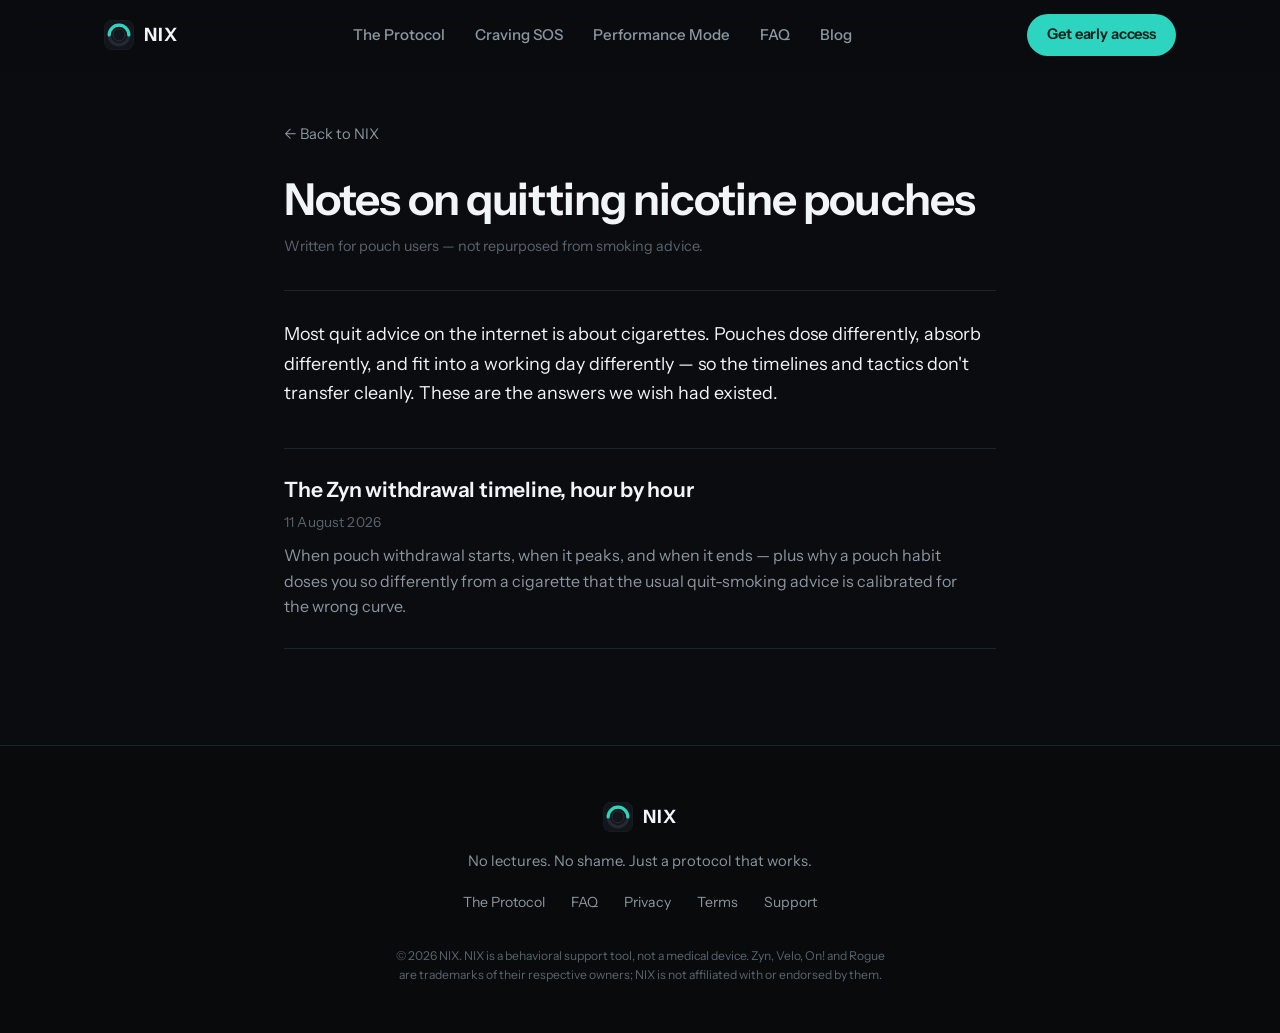
==== blog/index.html @ ee92d1b0 "Publish the first post: the Zyn withdrawal timeline The worked example the SEO agent copies. Structu" ====
<!DOCTYPE html>
<html lang="en">
<head>
  <meta charset="UTF-8" />
  <meta name="viewport" content="width=device-width, initial-scale=1.0" />
  <title>Notes on quitting nicotine pouches — NIX</title>
  <meta name="description" content="Straight answers about quitting nicotine pouches: withdrawal timelines, focus and performance, tapering, and what actually happens week by week. Written for pouch users, not repurposed from smoking advice." />
  <meta name="robots" content="index, follow" />
  <link rel="icon" href="data:image/svg+xml,%3Csvg xmlns='http://www.w3.org/2000/svg' viewBox='0 0 32 32'%3E%3Crect width='32' height='32' rx='8' fill='%230A0C0F'/%3E%3Ccircle cx='16' cy='16' r='10.5' fill='none' stroke='%23242A32' stroke-width='3.4'/%3E%3Cpath d='M5.5 16a10.5 10.5 0 0 1 21 0' fill='none' stroke='%232DD4BF' stroke-width='3.4' stroke-linecap='round'/%3E%3Ccircle cx='16' cy='16' r='6.4' fill='%2312161B'/%3E%3C/svg%3E" />
  <link rel="preconnect" href="https://fonts.googleapis.com" />
  <link rel="preconnect" href="https://fonts.gstatic.com" crossorigin />
  <link href="https://fonts.googleapis.com/css2?family=Instrument+Sans:ital,wght@0,400..700;1,400..700&display=swap" rel="stylesheet" />
  <link rel="stylesheet" href="../styles.css?v=6" />
  <link rel="stylesheet" href="../legal.css?v=1" />
  <link rel="stylesheet" href="../blog.css?v=1" />
  <link rel="canonical" href="https://nixthepouch.com/blog/" />
  <meta property="og:url" content="https://nixthepouch.com/blog/" />
  <meta property="og:title" content="Notes on quitting nicotine pouches — NIX" />
  <meta property="og:description" content="Straight answers about quitting nicotine pouches. No lectures. No shame." />
  <meta property="og:type" content="website" />
  <meta name="twitter:card" content="summary_large_image" />
  <script type="application/ld+json">
  {
    "@context": "https://schema.org",
    "@type": "Blog",
    "@id": "https://nixthepouch.com/blog/#blog",
    "url": "https://nixthepouch.com/blog/",
    "name": "Notes on quitting nicotine pouches",
    "description": "Straight answers about quitting nicotine pouches: withdrawal timelines, focus and performance, tapering, and what actually happens week by week.",
    "inLanguage": "en-US",
    "publisher": { "@id": "https://nixthepouch.com/#organization" }
  }
  </script>
</head>
<body>

  <header class="nav" id="nav">
    <div class="nav-inner">
      <a href="../index.html" class="wordmark" aria-label="NIX home">
        <svg class="mark" viewBox="0 0 32 32" aria-hidden="true">
          <rect width="32" height="32" rx="8" fill="var(--surface)"/>
          <circle cx="16" cy="16" r="10.5" fill="none" stroke="#242a32" stroke-width="3.4"/>
          <path d="M5.5 16a10.5 10.5 0 0 1 21 0" fill="none" stroke="var(--mint)"
                stroke-width="3.4" stroke-linecap="round"/>
          <circle cx="16" cy="16" r="6.4" fill="#12161b" stroke="#2b323a" stroke-width="1"/>
        </svg>
        <span>NIX</span>
      </a>
      <nav class="nav-links" aria-label="Primary">
        <a href="../index.html#protocol">The Protocol</a>
        <a href="../index.html#sos">Craving SOS</a>
        <a href="../index.html#performance">Performance Mode</a>
        <a href="../index.html#faq">FAQ</a>
        <a href="./">Blog</a>
      </nav>
      <a href="../index.html#waitlist" class="btn btn-primary btn-sm">Get early access</a>
    </div>
  </header>

  <main class="legal-main">
    <div class="container container-narrow">
      <a href="../index.html" class="legal-back">← Back to NIX</a>

      <div class="legal-header">
        <h1>Notes on quitting nicotine pouches</h1>
        <p class="legal-meta">Written for pouch users — not repurposed from smoking advice.</p>
      </div>

      <div class="legal-body">
        <p class="legal-lede">Most quit advice on the internet is about cigarettes. Pouches
        dose differently, absorb differently, and fit into a working day differently — so
        the timelines and tactics don't transfer cleanly. These are the answers we wish
        had existed.</p>
      </div>

      <!-- POSTS:START
           Replace EVERYTHING between these two markers. With one or more posts, the
           whole region becomes a single list, newest first:

             <ul class="post-list">
               <li class="post-item">
                 <h2><a href="the-slug.html">Post title</a></h2>
                 <p class="post-meta">14 August 2026</p>
                 <p class="post-excerpt">One or two sentences. What the reader gets.</p>
               </li>
             </ul>

           The .blog-empty block below is the zero-post state and is discarded as soon as
           the first post lands. Do not leave both in place. -->
      <ul class="post-list">
        <li class="post-item">
          <h2><a href="zyn-withdrawal-timeline.html">The Zyn withdrawal timeline, hour by hour</a></h2>
          <p class="post-meta">11 August 2026</p>
          <p class="post-excerpt">When pouch withdrawal starts, when it peaks, and when it
          ends — plus why a pouch habit doses you so differently from a cigarette that the
          usual quit-smoking advice is calibrated for the wrong curve.</p>
        </li>
      </ul>
      <!-- POSTS:END -->

    </div>
  </main>

  <footer class="footer">
    <div class="container footer-inner">
      <div class="wordmark wordmark-footer">
        <svg class="mark" viewBox="0 0 32 32" aria-hidden="true">
          <rect width="32" height="32" rx="8" fill="var(--surface)"/>
          <circle cx="16" cy="16" r="10.5" fill="none" stroke="#242a32" stroke-width="3.4"/>
          <path d="M5.5 16a10.5 10.5 0 0 1 21 0" fill="none" stroke="var(--mint)"
                stroke-width="3.4" stroke-linecap="round"/>
          <circle cx="16" cy="16" r="6.4" fill="#12161b" stroke="#2b323a" stroke-width="1"/>
        </svg>
        <span>NIX</span>
      </div>
      <p class="footer-tag">No lectures. No shame. Just a protocol that works.</p>
      <div class="footer-links">
        <a href="../index.html#protocol">The Protocol</a>
        <a href="../index.html#faq">FAQ</a>
        <a href="../privacy.html">Privacy</a>
        <a href="../terms.html">Terms</a>
        <a href="../support.html">Support</a>
      </div>
      <p class="footer-fine">© 2026 NIX. NIX is a behavioral support tool, not a medical device. Zyn, Velo, On! and Rogue are trademarks of their respective owners; NIX is not affiliated with or endorsed by them.</p>
    </div>
  </footer>

</body>
</html>
---- styles.css ----
/* ============================================================
   NIX — marketing site
   Brand system: bg #0A0C0F · surface #12161B · mint #2DD4BF
   amber #F5A623 · ember #F0654A · text #F2F5F7
   Font: Instrument Sans
   ============================================================ */

:root {
  --bg: #0A0C0F;
  --surface: #12161B;
  --surface-2: #171C22;
  --line: #1E242B;
  --mint: #2DD4BF;
  --mint-dim: rgba(45, 212, 191, 0.12);
  --amber: #F5A623;
  --ember: #F0654A;
  --text: #F2F5F7;
  --muted: #8B96A0;
  --muted-2: #59646F;
  --radius: 16px;
  --radius-lg: 24px;
  --font: "Instrument Sans", -apple-system, BlinkMacSystemFont, "Segoe UI", sans-serif;
}

* { margin: 0; padding: 0; box-sizing: border-box; }

html { scroll-behavior: smooth; }

body {
  background: var(--bg);
  color: var(--text);
  font-family: var(--font);
  font-size: 17px;
  line-height: 1.6;
  -webkit-font-smoothing: antialiased;
  overflow-x: hidden;
}

.container {
  max-width: 1120px;
  margin: 0 auto;
  padding: 0 24px;
}

.container-narrow { max-width: 760px; }

/* ---------- type ---------- */

h1 {
  font-size: clamp(2.5rem, 5.5vw, 4.25rem);
  line-height: 1.04;
  letter-spacing: -0.03em;
  font-weight: 640;
}

h1 em, h2 em {
  font-style: normal;
  color: var(--mint);
}

h2 {
  font-size: clamp(1.9rem, 3.6vw, 2.9rem);
  line-height: 1.08;
  letter-spacing: -0.025em;
  font-weight: 620;
  margin-bottom: 18px;
}

h3 {
  font-size: 1.25rem;
  letter-spacing: -0.01em;
  font-weight: 600;
  margin-bottom: 10px;
}

.eyebrow {
  font-size: 0.8rem;
  font-weight: 640;
  letter-spacing: 0.14em;
  text-transform: uppercase;
  color: var(--mint);
  margin-bottom: 16px;
}

.eyebrow.ember { color: var(--ember); }

.lede, .section-lede {
  color: var(--muted);
  font-size: clamp(1.05rem, 1.6vw, 1.2rem);
  line-height: 1.65;
  max-width: 56ch;
}

.section-lede { margin-bottom: 44px; }

/* ---------- buttons ---------- */

.btn {
  display: inline-flex;
  align-items: center;
  justify-content: center;
  gap: 8px;
  padding: 14px 28px;
  border-radius: 999px;
  font-weight: 620;
  font-size: 1rem;
  text-decoration: none;
  letter-spacing: -0.01em;
  transition: transform 0.18s ease, box-shadow 0.18s ease, background 0.18s ease, border-color 0.18s ease;
}

.btn-primary {
  background: var(--mint);
  color: #04211D;
  box-shadow: 0 0 0 0 rgba(45, 212, 191, 0.35);
}

.btn-primary:hover {
  transform: translateY(-1px);
  box-shadow: 0 8px 30px -6px rgba(45, 212, 191, 0.45);
}

.btn-ghost {
  color: var(--text);
  border: 1px solid var(--line);
  background: transparent;
}

.btn-ghost:hover { border-color: var(--muted-2); background: var(--surface); }

.btn-sm { padding: 9px 20px; font-size: 0.92rem; }
.btn-lg { padding: 17px 40px; font-size: 1.1rem; }

/* ---------- nav ---------- */

.nav {
  position: fixed;
  inset: 0 0 auto 0;
  z-index: 100;
  backdrop-filter: blur(16px);
  -webkit-backdrop-filter: blur(16px);
  background: rgba(10, 12, 15, 0.72);
  border-bottom: 1px solid transparent;
  transition: border-color 0.3s ease;
}

.nav.scrolled { border-bottom-color: var(--line); }

.nav-inner {
  max-width: 1120px;
  margin: 0 auto;
  padding: 14px 24px;
  display: flex;
  align-items: center;
  justify-content: space-between;
  gap: 24px;
}

.wordmark {
  display: inline-flex;
  align-items: center;
  gap: 10px;
  text-decoration: none;
  color: var(--text);
  font-weight: 680;
  font-size: 1.15rem;
  letter-spacing: 0.06em;
}

.mark { width: 30px; height: 30px; border-radius: 8px; }
.mark rect { stroke: var(--line); stroke-width: 1; }
.mark-lg { width: 56px; height: 56px; margin-bottom: 24px; }

.nav-links {
  display: flex;
  gap: 30px;
}

.nav-links a {
  color: var(--muted);
  text-decoration: none;
  font-size: 0.94rem;
  font-weight: 520;
  transition: color 0.15s ease;
}

.nav-links a:hover { color: var(--text); }

/* ---------- hero ---------- */

.hero {
  position: relative;
  padding: 168px 0 96px;
  overflow: hidden;
}

.hero-glow {
  position: absolute;
  top: -280px;
  right: -180px;
  width: 720px;
  height: 720px;
  background: radial-gradient(circle, rgba(45, 212, 191, 0.10) 0%, transparent 62%);
  pointer-events: none;
}

.hero-grid {
  display: grid;
  grid-template-columns: 1.15fr 0.85fr;
  gap: 56px;
  align-items: center;
}

.hero-actions {
  display: flex;
  gap: 14px;
  flex-wrap: wrap;
  margin-top: 34px;
}

.hero-actions.center { justify-content: center; }

.hero-note {
  margin-top: 22px;
  font-size: 0.9rem;
  color: var(--muted-2);
  letter-spacing: 0.01em;
}

.hero-copy .lede { margin-top: 22px; }

/* ---------- phone mockup ---------- */

.hero-visual { display: flex; justify-content: center; }

.phone {
  width: 300px;
  aspect-ratio: 9 / 19.5;
  border-radius: 44px;
  padding: 10px;
  background: linear-gradient(160deg, #232A32, #0E1114);
  box-shadow:
    0 40px 90px -30px rgba(0, 0, 0, 0.8),
    0 0 80px -30px rgba(45, 212, 191, 0.18);
}

.phone-screen {
  height: 100%;
  background: var(--bg);
  border: 1px solid var(--line);
  border-radius: 36px;
  padding: 20px 22px 26px;
  display: flex;
  flex-direction: column;
  align-items: center;
}

.phone-status {
  width: 100%;
  display: flex;
  justify-content: space-between;
  font-size: 0.72rem;
  color: var(--muted-2);
  font-weight: 600;
  margin-bottom: 26px;
}

.status-dots { letter-spacing: 2px; font-size: 0.5rem; align-self: center; }

/* SOS screen (matches in-app UI) */

.sos-topbar {
  position: relative;
  width: 100%;
  display: flex;
  justify-content: center;
  align-items: center;
  margin-bottom: 24px;
}

.sos-cycle {
  font-size: 0.68rem;
  font-weight: 640;
  letter-spacing: 0.22em;
  text-transform: uppercase;
  color: var(--muted-2);
}

.sos-close {
  position: absolute;
  right: -6px;
  top: -8px;
  width: 30px;
  height: 30px;
  border-radius: 50%;
  background: var(--surface-2);
  color: var(--muted);
  display: grid;
  place-items: center;
  font-size: 1.05rem;
  line-height: 1;
}

.breath-wrap {
  position: relative;
  width: 208px;
  height: 208px;
  display: grid;
  place-items: center;
  margin: auto 0 22px;
}

.breath-track {
  position: absolute;
  inset: 0;
  width: 100%;
  height: 100%;
}

.breath-core {
  width: 164px;
  height: 164px;
  border-radius: 50%;
  background: radial-gradient(circle at 50% 38%, rgba(45, 212, 191, 0.2), rgba(45, 212, 191, 0.08) 75%);
  border: 2px solid var(--mint);
  display: grid;
  place-content: center;
  justify-items: center;
  gap: 4px;
  transform: scale(0.74);
  will-change: transform;
}

#breath-arc { will-change: stroke-dashoffset; }

.breath-word {
  font-size: 1.3rem;
  font-weight: 620;
  letter-spacing: -0.01em;
  color: var(--text);
  white-space: nowrap;
}

.breath-count {
  font-size: 1.55rem;
  font-weight: 660;
  color: var(--mint);
  font-variant-numeric: tabular-nums;
}

.sos-caption {
  font-size: 0.88rem;
  color: var(--muted);
  text-align: center;
  max-width: 30ch;
  min-height: 2.6em;
  line-height: 1.5;
  margin-bottom: 14px;
}

.sos-coach {
  display: inline-flex;
  align-items: center;
  gap: 7px;
  font-size: 0.9rem;
  font-weight: 620;
  color: var(--mint);
  margin-bottom: 20px;
}

.sos-coach svg { width: 15px; height: 15px; }

.sos-btns {
  display: flex;
  gap: 10px;
  width: 100%;
  margin-top: auto;
}

.sos-btn {
  flex: 1;
  display: inline-flex;
  align-items: center;
  justify-content: center;
  gap: 6px;
  padding: 12px 6px;
  border-radius: 14px;
  font-size: 0.76rem;
  font-weight: 620;
  white-space: nowrap;
}

.sos-btn svg { width: 14px; height: 14px; flex: none; }

.sos-btn-amber {
  color: var(--amber);
  border: 1px solid rgba(245, 166, 35, 0.45);
  background: rgba(245, 166, 35, 0.06);
}

.sos-btn-dark {
  color: var(--text);
  background: var(--surface-2);
  border: 1px solid var(--line);
}

.chip {
  font-size: 0.78rem;
  font-weight: 580;
  color: var(--muted);
  border: 1px solid var(--line);
  background: var(--surface);
  border-radius: 999px;
  padding: 7px 14px;
  white-space: nowrap;
}

.chip-ember {
  color: var(--ember);
  border-color: rgba(240, 101, 74, 0.35);
  background: rgba(240, 101, 74, 0.08);
}

/* ---------- strip ---------- */

.strip { border-block: 1px solid var(--line); background: var(--surface); }

.strip-inner {
  display: flex;
  align-items: center;
  justify-content: space-between;
  gap: 28px;
  padding-block: 26px;
}

.strip-item {
  display: flex;
  flex-direction: column;
  gap: 2px;
  flex: 1;
}

.strip-item strong {
  font-size: 1.5rem;
  font-weight: 660;
  letter-spacing: -0.02em;
  color: var(--mint);
  font-variant-numeric: tabular-nums;
}

.strip-item span { color: var(--muted); font-size: 0.9rem; line-height: 1.45; }

.strip-divider { width: 1px; align-self: stretch; background: var(--line); }

/* ---------- sections ---------- */

.section { padding: 112px 0; }

.section-alt {
  background: linear-gradient(180deg, var(--bg), #0C0F13 30%, #0C0F13 70%, var(--bg));
  border-block: 1px solid var(--line);
}

/* ---------- cards ---------- */

.card {
  background: var(--surface);
  border: 1px solid var(--line);
  border-radius: var(--radius-lg);
  padding: 32px;
}

.card-head { margin-bottom: 26px; }
.card-head p, .card > p { color: var(--muted); font-size: 0.98rem; }

.protocol-grid {
  display: grid;
  grid-template-columns: 1.35fr 1fr;
  gap: 24px;
  align-items: stretch;
}

/* ---------- taper chart ---------- */

.taper-chart svg { width: 100%; height: auto; display: block; }

.axis-label, .chart-label {
  font-family: var(--font);
  font-size: 12px;
  fill: var(--muted-2);
  font-weight: 560;
}

.mint-label { fill: var(--mint); font-weight: 640; }
.muted-label { fill: var(--muted-2); }

.line-mint {
  stroke-dasharray: 1200;
  stroke-dashoffset: 1200;
}

.visible .line-mint { animation: draw 1.6s ease-out 0.2s forwards; }

@keyframes draw { to { stroke-dashoffset: 0; } }

.taper-dot { opacity: 0; }
.visible .taper-dot { animation: pop 0.4s ease-out 1.7s forwards; }

@keyframes pop { from { opacity: 0; r: 0; } to { opacity: 1; r: 5; } }

.chart-key {
  display: flex;
  gap: 22px;
  margin-top: 14px;
  font-size: 0.85rem;
  color: var(--muted);
}

.chart-key span { display: inline-flex; align-items: center; gap: 8px; }

.key-dot { width: 10px; height: 10px; border-radius: 3px; display: inline-block; }
.key-mint { background: var(--mint); }
.key-amber { background: var(--amber); }
.key-flat { background: var(--muted-2); }

/* ---------- roadmap ---------- */

.roadmap {
  list-style: none;
  display: flex;
  flex-direction: column;
}

.roadmap li {
  display: flex;
  gap: 16px;
  padding: 15px 0;
  border-top: 1px solid var(--line);
}

.roadmap li:first-child { border-top: 0; padding-top: 4px; }

.rm-hour {
  flex: 0 0 74px;
  font-size: 0.78rem;
  font-weight: 660;
  letter-spacing: 0.04em;
  color: var(--mint);
  font-variant-numeric: tabular-nums;
  padding-top: 3px;
}

.roadmap strong { font-size: 0.98rem; font-weight: 620; display: block; }
.roadmap p { color: var(--muted); font-size: 0.88rem; line-height: 1.5; margin-top: 2px; }

.rm-peak .rm-hour { color: var(--ember); }

.roadmap li.rm-peak {
  background: linear-gradient(90deg, rgba(240, 101, 74, 0.07), transparent 70%);
  border-radius: 10px;
  padding-left: 12px;
  padding-right: 12px;
  margin-left: -12px;
  margin-right: -12px;
}

/* ---------- split sections ---------- */

.split {
  display: grid;
  grid-template-columns: 1fr 1fr;
  gap: 72px;
  align-items: center;
}

.check-list {
  list-style: none;
  margin-top: 30px;
  display: flex;
  flex-direction: column;
  gap: 14px;
}

.check-list li {
  position: relative;
  padding-left: 32px;
  color: var(--text);
  font-size: 1rem;
}

.check-list li::before {
  content: "";
  position: absolute;
  left: 0;
  top: 4px;
  width: 18px;
  height: 18px;
  border-radius: 6px;
  background: var(--mint-dim);
  background-image: url("data:image/svg+xml,%3Csvg xmlns='http://www.w3.org/2000/svg' viewBox='0 0 24 24' fill='none' stroke='%232DD4BF' stroke-width='3.4' stroke-linecap='round' stroke-linejoin='round'%3E%3Cpath d='M5 13l4 4L19 7'/%3E%3C/svg%3E");
  background-size: 11px;
  background-position: center;
  background-repeat: no-repeat;
}

/* ---------- chat mockup ---------- */

.chat-card {
  background: var(--surface);
  border: 1px solid var(--line);
  border-radius: var(--radius-lg);
  padding: 22px;
  max-width: 430px;
  margin: 0 auto;
  box-shadow: 0 30px 70px -30px rgba(0, 0, 0, 0.7);
}

.chat-head {
  display: flex;
  align-items: center;
  gap: 12px;
  padding-bottom: 16px;
  border-bottom: 1px solid var(--line);
  margin-bottom: 16px;
}

.coach-badge {
  width: 38px;
  height: 38px;
  border-radius: 50%;
  flex: none;
  display: grid;
  place-items: center;
  color: var(--mint);
  background: rgba(45, 212, 191, 0.12);
  border: 1px solid rgba(45, 212, 191, 0.25);
}

.coach-badge svg { width: 20px; height: 20px; }

.chat-head strong { font-size: 1.12rem; font-weight: 660; letter-spacing: -0.01em; }

.chat-end {
  margin-left: auto;
  font-size: 0.78rem;
  font-weight: 580;
  color: var(--muted);
  background: var(--surface-2);
  border: 1px solid var(--line);
  border-radius: 999px;
  padding: 8px 14px;
  white-space: nowrap;
}

.chat-body { display: flex; flex-direction: column; gap: 10px; }

.msg {
  max-width: 85%;
  padding: 11px 15px;
  border-radius: 16px;
  font-size: 0.9rem;
  line-height: 1.5;
}

.msg.user {
  align-self: flex-end;
  background: var(--mint-dim);
  border: 1px solid rgba(45, 212, 191, 0.25);
  border-bottom-right-radius: 5px;
  color: var(--text);
}

.msg.coach {
  align-self: flex-start;
  background: var(--surface-2);
  border: 1px solid var(--line);
  border-bottom-left-radius: 5px;
  color: var(--muted);
}

.msg.coach strong { color: var(--text); }

.msg.typing {
  display: inline-flex;
  gap: 5px;
  padding: 14px 16px;
}

.msg.typing span {
  width: 6px;
  height: 6px;
  border-radius: 50%;
  background: var(--muted-2);
  animation: blink 1.3s infinite;
}

.msg.typing span:nth-child(2) { animation-delay: 0.2s; }
.msg.typing span:nth-child(3) { animation-delay: 0.4s; }

@keyframes blink {
  0%, 60%, 100% { opacity: 0.25; transform: translateY(0); }
  30% { opacity: 1; transform: translateY(-3px); }
}

.chat-chips {
  display: flex;
  gap: 8px;
  margin-top: 18px;
  overflow: hidden;
}

.msg.coach { color: #C4CDD4; }

.chat-input {
  display: flex;
  align-items: center;
  gap: 10px;
  margin-top: 12px;
}

.chat-field {
  flex: 1;
  border: 1px solid var(--line);
  background: var(--surface-2);
  border-radius: 16px;
  padding: 12px 15px;
  font-size: 0.85rem;
  color: var(--muted-2);
  white-space: nowrap;
  overflow: hidden;
  text-overflow: ellipsis;
}

.chat-send {
  width: 40px;
  height: 40px;
  flex: none;
  border-radius: 50%;
  display: grid;
  place-items: center;
  background: var(--mint);
  color: #04211D;
}

.chat-send svg { width: 17px; height: 17px; }

/* ---------- score card ---------- */

.split-flip .split-copy { order: 2; }
.split-flip .split-visual { order: 1; }

.score-card {
  background: var(--surface);
  border: 1px solid var(--line);
  border-radius: var(--radius-lg);
  padding: 34px;
  max-width: 420px;
  margin: 0 auto;
  box-shadow: 0 30px 70px -30px rgba(0, 0, 0, 0.7);
}

.score-ring-wrap {
  position: relative;
  width: 200px;
  margin: 0 auto 28px;
}

.score-ring { width: 100%; display: block; }

.score-arc { transition: stroke-dashoffset 1.4s cubic-bezier(0.22, 1, 0.36, 1); }

.visible .score-arc { stroke-dashoffset: 86.5; } /* 540.4 * (1 - 0.84) */

.score-center {
  position: absolute;
  inset: 0;
  display: grid;
  place-content: center;
  text-align: center;
  gap: 2px;
}

.score-num {
  font-size: 3.2rem;
  font-weight: 660;
  letter-spacing: -0.03em;
  line-height: 1;
  font-variant-numeric: tabular-nums;
}

.score-cap {
  font-size: 0.72rem;
  letter-spacing: 0.14em;
  text-transform: uppercase;
  color: var(--muted-2);
  font-weight: 620;
}

.score-factors {
  list-style: none;
  display: flex;
  flex-direction: column;
  gap: 13px;
}

.score-factors li {
  display: grid;
  grid-template-columns: 130px 1fr;
  align-items: center;
  gap: 14px;
  font-size: 0.85rem;
  color: var(--muted);
}

.bar {
  height: 6px;
  border-radius: 999px;
  background: var(--line);
  overflow: hidden;
  display: block;
}

.bar b {
  display: block;
  height: 100%;
  width: 0;
  border-radius: 999px;
  background: var(--mint);
  transition: width 1.2s cubic-bezier(0.22, 1, 0.36, 1) 0.3s;
}

.bar-amber b { background: var(--amber); }

.visible .bar b { width: var(--w); }

.score-note {
  margin-top: 24px;
  padding-top: 18px;
  border-top: 1px solid var(--line);
  font-size: 0.88rem;
  color: var(--muted);
}

.score-note strong { color: var(--amber); font-weight: 640; }

/* ---------- performance mode ---------- */

.perf-split { align-items: start; gap: 56px; }

.perf-mini { margin-top: 30px; padding: 26px; }

.perf-track {
  display: grid;
  grid-template-columns: 0.8fr 2.2fr 1fr 0.9fr 0.8fr;
  gap: 8px;
  min-height: 104px;
}

.perf-block {
  border-radius: 12px;
  display: flex;
  flex-direction: column;
  justify-content: flex-end;
  padding: 9px;
  font-size: 0.7rem;
  font-weight: 600;
  color: var(--muted);
  font-variant-numeric: tabular-nums;
  border: 1px solid var(--line);
}

.perf-low { background: rgba(245, 166, 35, 0.10); border-color: rgba(245, 166, 35, 0.2); }
.perf-mid { background: rgba(245, 166, 35, 0.16); border-color: rgba(245, 166, 35, 0.28); }
.perf-off { background: var(--surface-2); color: var(--muted-2); }

.perf-protected {
  background: linear-gradient(180deg, rgba(45, 212, 191, 0.22), rgba(45, 212, 191, 0.08));
  border-color: rgba(45, 212, 191, 0.45);
  justify-content: space-between;
  color: var(--text);
  box-shadow: 0 0 34px -10px rgba(45, 212, 191, 0.35);
}

.perf-tag {
  font-size: 0.66rem;
  font-weight: 660;
  letter-spacing: 0.08em;
  text-transform: uppercase;
  color: var(--mint);
}

.perf-legend {
  display: flex;
  gap: 16px;
  margin-top: 14px;
  font-size: 0.78rem;
  color: var(--muted);
  flex-wrap: wrap;
}

.perf-legend span { display: inline-flex; align-items: center; gap: 7px; }

.perf-caption {
  margin-top: 16px;
  padding-top: 16px;
  border-top: 1px solid var(--line);
  color: var(--muted);
  font-size: 0.88rem;
}

/* ---------- today phone (real app screenshot) ---------- */

.phone-today { width: 300px; margin: 0 auto; }

/* .phone-shot is wrapped in <picture> to serve WebP with a PNG fallback. The wrapper
   must generate no box: the img sizes with height:100%, which resolves against its
   parent, and a <picture> in between would collapse it. */
picture { display: contents; }

.phone-shot {
  display: block;
  width: 100%;
  height: 100%;
  object-fit: cover;
  border-radius: 36px;
}

/* ---------- feature grid ---------- */

.feature-grid {
  display: grid;
  grid-template-columns: repeat(3, 1fr);
  gap: 24px;
  margin-top: 48px;
}

.timeline-mini {
  list-style: none;
  margin-top: 22px;
  display: flex;
  flex-direction: column;
}

.timeline-mini li {
  position: relative;
  padding: 9px 0 9px 26px;
  font-size: 0.9rem;
  color: var(--muted);
}

.timeline-mini li::before {
  content: "";
  position: absolute;
  left: 5px;
  top: 17px;
  width: 8px;
  height: 8px;
  border-radius: 50%;
  background: var(--line);
  border: 1.5px solid var(--muted-2);
}

.timeline-mini li::after {
  content: "";
  position: absolute;
  left: 8.5px;
  top: 27px;
  bottom: -9px;
  width: 1.5px;
  background: var(--line);
}

.timeline-mini li:last-child::after { display: none; }

.timeline-mini li.done::before { background: var(--mint); border-color: var(--mint); }
.timeline-mini li.done::after { background: rgba(45, 212, 191, 0.4); }

.timeline-mini li.here { color: var(--text); font-weight: 600; }

.timeline-mini li.here::before {
  background: var(--bg);
  border-color: var(--mint);
  box-shadow: 0 0 0 4px rgba(45, 212, 191, 0.2);
}

.timeline-mini span {
  display: inline-block;
  min-width: 58px;
  font-weight: 640;
  font-size: 0.8rem;
  color: var(--muted-2);
  font-variant-numeric: tabular-nums;
}

.timeline-mini li.done span, .timeline-mini li.here span { color: var(--mint); }

.insight-quote {
  margin-top: 22px;
  padding: 18px 20px;
  background: var(--surface-2);
  border: 1px solid var(--line);
  border-left: 3px solid var(--mint);
  border-radius: 12px;
}

.insight-quote p {
  font-size: 0.92rem;
  color: var(--text);
  font-style: italic;
  line-height: 1.55;
}

.insight-quote span {
  display: block;
  margin-top: 10px;
  font-size: 0.78rem;
  color: var(--muted-2);
  font-style: normal;
}

.money-stats {
  display: grid;
  grid-template-columns: repeat(3, 1fr);
  gap: 10px;
  margin-top: 24px;
}

.money-stat {
  display: flex;
  flex-direction: column;
  background: var(--surface-2);
  border: 1px solid var(--line);
  border-radius: 14px;
  padding: 14px 12px;
}

.money-stat > svg {
  width: 20px;
  height: 20px;
  color: var(--mint);
  margin-bottom: 12px;
}

.money-num {
  font-size: 1.55rem;
  font-weight: 660;
  letter-spacing: -0.03em;
  color: var(--text);
  font-variant-numeric: tabular-nums;
  line-height: 1.1;
}

.money-cap { font-size: 0.76rem; color: var(--muted); margin-top: 4px; line-height: 1.35; }

.money-note { margin-top: 18px; font-size: 0.78rem; color: var(--muted-2); }

/* ---------- differentiators ---------- */

.diff-grid {
  display: grid;
  grid-template-columns: repeat(4, 1fr);
  gap: 40px 32px;
  margin-top: 48px;
}

.diff-item h3 {
  font-size: 1.05rem;
  padding-top: 16px;
  border-top: 2px solid var(--mint);
  display: inline-block;
  padding-right: 24px;
}

.diff-item p { color: var(--muted); font-size: 0.92rem; }
.diff-item em { color: var(--text); font-style: italic; }

/* ---------- faq ---------- */

.faq-list { margin-top: 42px; display: flex; flex-direction: column; gap: 12px; }

.faq-list details {
  background: var(--surface);
  border: 1px solid var(--line);
  border-radius: var(--radius);
  overflow: hidden;
  transition: border-color 0.2s ease;
}

.faq-list details[open] { border-color: rgba(45, 212, 191, 0.35); }

.faq-list summary {
  cursor: pointer;
  list-style: none;
  display: flex;
  align-items: center;
  justify-content: space-between;
  gap: 18px;
  padding: 19px 24px;
  font-weight: 600;
  font-size: 1.02rem;
  letter-spacing: -0.01em;
}

.faq-list summary::-webkit-details-marker { display: none; }

.faq-x {
  position: relative;
  flex: 0 0 18px;
  height: 18px;
  transition: transform 0.25s ease;
}

.faq-x::before, .faq-x::after {
  content: "";
  position: absolute;
  top: 50%;
  left: 50%;
  width: 14px;
  height: 2px;
  background: var(--mint);
  border-radius: 2px;
  translate: -50% -50%;
}

.faq-x::after { rotate: 90deg; }

details[open] .faq-x { transform: rotate(45deg); }

.faq-list details p {
  padding: 0 24px 22px;
  color: var(--muted);
  font-size: 0.96rem;
  max-width: 62ch;
}

/* ---------- final CTA ---------- */

.final {
  position: relative;
  padding: 140px 0 150px;
  text-align: center;
  overflow: hidden;
  border-top: 1px solid var(--line);
}

.final-glow {
  position: absolute;
  bottom: -320px;
  left: 50%;
  translate: -50% 0;
  width: 900px;
  height: 620px;
  background: radial-gradient(ellipse, rgba(45, 212, 191, 0.13) 0%, transparent 62%);
  pointer-events: none;
}

.final-inner { position: relative; }

.final .section-lede { margin: 0 auto 10px; }

/* ---------- footer ---------- */

.footer {
  border-top: 1px solid var(--line);
  padding: 56px 0 48px;
  background: #080A0C;
}

.footer-inner {
  display: flex;
  flex-direction: column;
  align-items: center;
  gap: 18px;
  text-align: center;
}

.footer-tag { color: var(--muted); font-size: 0.92rem; }

.footer-links { display: flex; gap: 26px; flex-wrap: wrap; justify-content: center; }

.footer-links a {
  color: var(--muted);
  text-decoration: none;
  font-size: 0.88rem;
}

.footer-links a:hover { color: var(--text); }

.footer-fine {
  margin-top: 14px;
  color: var(--muted-2);
  font-size: 0.76rem;
  max-width: 62ch;
  line-height: 1.6;
}

/* ---------- reveal animations ---------- */

.reveal {
  opacity: 0;
  transform: translateY(22px);
  transition: opacity 0.7s cubic-bezier(0.22, 1, 0.36, 1), transform 0.7s cubic-bezier(0.22, 1, 0.36, 1);
}

.reveal.visible { opacity: 1; transform: none; }

.reveal.d1 { transition-delay: 0.08s; }
.reveal.d2 { transition-delay: 0.16s; }
.reveal.d3 { transition-delay: 0.24s; }
.reveal.d4 { transition-delay: 0.32s; }

.card.reveal, .diff-item.reveal { transition-duration: 0.8s; }

@media (prefers-reduced-motion: reduce) {
  html { scroll-behavior: auto; }
  .reveal { opacity: 1; transform: none; transition: none; }
  .breath-core, .msg.typing span { animation: none; }
  .line-mint { stroke-dashoffset: 0; animation: none; }
  .taper-dot { opacity: 1; }
  .score-arc, .bar b { transition: none; }
}

/* ---------- responsive ---------- */

@media (max-width: 980px) {
  .hero-grid { grid-template-columns: 1fr; gap: 64px; }
  .hero { padding-top: 140px; }
  .protocol-grid { grid-template-columns: 1fr; }
  .split { grid-template-columns: 1fr; gap: 52px; }
  .split-flip .split-copy { order: 1; }
  .split-flip .split-visual { order: 2; }
  .feature-grid { grid-template-columns: 1fr; }
  .diff-grid { grid-template-columns: repeat(2, 1fr); }
  .nav-links { display: none; }
}

@media (max-width: 640px) {
  .section { padding: 84px 0; }
  .strip-inner { flex-direction: column; align-items: flex-start; gap: 20px; }
  .strip-divider { display: none; }
  .diff-grid { grid-template-columns: 1fr; gap: 32px; }
  .card { padding: 24px; }
  .nav-inner { padding: 14px 16px; gap: 12px; }
  .wordmark span { font-size: 1rem; }
  .nav .btn-sm { padding: 8px 14px; font-size: 0.84rem; }
}

@media (max-width: 360px) {
  .nav .btn-sm { padding: 8px 11px; font-size: 0.78rem; }
}

/* ============================================================
   WAITLIST SIGNUP  (final CTA section)
   ============================================================ */

.sr-only {
  position: absolute;
  width: 1px; height: 1px;
  padding: 0; margin: -1px;
  overflow: hidden;
  clip: rect(0, 0, 0, 0);
  white-space: nowrap;
  border: 0;
}

.signup {
  width: 100%;
  max-width: 560px;
  margin: 32px auto 0;
}

.signup-form { width: 100%; }

.signup-row {
  display: flex;
  gap: 12px;
  align-items: stretch;
}

.signup-input {
  flex: 1 1 auto;
  min-width: 0;
  padding: 17px 20px;
  font-family: var(--font);
  font-size: 1.02rem;
  color: var(--text);
  background: var(--surface);
  border: 1px solid var(--line);
  border-radius: 999px;
  outline: none;
  transition: border-color 0.18s ease, background 0.18s ease;
}

.signup-input::placeholder { color: var(--muted-2); }

.signup-input:hover { border-color: var(--muted-2); }

.signup-input:focus-visible {
  border-color: var(--mint);
  background: var(--surface-2);
  box-shadow: 0 0 0 3px var(--mint-dim);
}

.signup-input:invalid:not(:placeholder-shown) { border-color: var(--ember); }

.signup-btn {
  flex: 0 0 auto;
  white-space: nowrap;
}

.signup-btn:disabled {
  opacity: 0.6;
  cursor: default;
}

/* Honeypot — must stay reachable to bots but invisible to humans */
.signup-form input[name="_gotcha"] {
  position: absolute;
  left: -9999px;
  opacity: 0;
  height: 0;
  width: 0;
}

.signup-msg {
  min-height: 1.4em;
  margin: 14px 0 0;
  font-size: 0.95rem;
  line-height: 1.5;
  text-align: center;
}

.signup-msg-success { color: var(--mint); }
.signup-msg-error { color: var(--ember); }

@media (max-width: 560px) {
  .signup-row { flex-direction: column; }
  .signup-input { border-radius: var(--radius); text-align: center; }
  .signup-btn { width: 100%; }
}

.signup-link {
  color: inherit;
  text-decoration: underline;
  text-underline-offset: 3px;
}
---- legal.css ----
/* legal.css — shared styles for privacy.html, terms.html and support.html.
   Loads after styles.css and reuses its tokens (--bg, --mint, --muted, …),
   so these pages stay visually in step with the marketing site. */

.legal-main {
  padding-top: 120px;
  padding-bottom: 96px;
}

.legal-header {
  border-bottom: 1px solid var(--line);
  padding-bottom: 32px;
  margin-bottom: 8px;
}

.legal-header h1 {
  font-size: clamp(2rem, 5vw, 2.75rem);
  line-height: 1.1;
  letter-spacing: -0.02em;
  margin: 0 0 12px;
}

.legal-meta {
  color: var(--muted-2);
  font-size: 0.9rem;
  margin: 0;
}

.legal-body {
  max-width: 68ch;
}

.legal-body h2 {
  font-size: 1.25rem;
  letter-spacing: -0.01em;
  margin: 44px 0 12px;
  color: var(--text);
}

.legal-body p,
.legal-body li {
  color: var(--muted);
  font-size: 1.02rem;
  line-height: 1.7;
  margin: 12px 0;
}

.legal-body strong { color: var(--text); font-weight: 600; }

.legal-body ul {
  padding-left: 1.15rem;
  margin: 12px 0;
}

.legal-body li { margin: 8px 0; }

.legal-body a {
  color: var(--mint);
  text-decoration: none;
  border-bottom: 1px solid rgba(45, 212, 191, 0.35);
}

.legal-body a:hover { border-bottom-color: var(--mint); }

/* Lede paragraph directly under the title */
.legal-lede {
  color: var(--text) !important;
  font-size: 1.12rem !important;
  line-height: 1.65 !important;
  margin: 28px 0 8px !important;
}

/* Callout used for the "not medical advice" notice and the support contact card */
.legal-callout {
  background: var(--surface);
  border: 1px solid var(--line);
  border-left: 3px solid var(--mint);
  border-radius: var(--radius);
  padding: 20px 24px;
  margin: 28px 0;
}

.legal-callout p { margin: 6px 0; }
.legal-callout p:first-child { margin-top: 0; }
.legal-callout p:last-child { margin-bottom: 0; }

.legal-callout.warn { border-left-color: var(--amber); }

/* Support page contact grid */
.support-grid {
  display: grid;
  grid-template-columns: repeat(auto-fit, minmax(260px, 1fr));
  gap: 20px;
  margin: 32px 0;
}

.support-card {
  background: var(--surface);
  border: 1px solid var(--line);
  border-radius: var(--radius);
  padding: 24px;
}

.support-card h3 {
  font-size: 1.02rem;
  margin: 0 0 8px;
  color: var(--text);
}

.support-card p {
  margin: 0;
  font-size: 0.96rem;
  color: var(--muted);
  line-height: 1.6;
}

.support-card a {
  color: var(--mint);
  text-decoration: none;
}

.support-card a:hover { text-decoration: underline; }

/* Back-to-site link above the title */
.legal-back {
  display: inline-flex;
  align-items: center;
  gap: 8px;
  color: var(--muted);
  text-decoration: none;
  font-size: 0.92rem;
  margin-bottom: 28px;
}

.legal-back:hover { color: var(--text); }

@media (max-width: 640px) {
  .legal-main { padding-top: 96px; padding-bottom: 64px; }
}
---- blog.css ----
/* blog.css — loaded only by /blog/. Kept separate from legal.css on purpose:
   legal.css is loaded by privacy/terms/support, which are protected pages, and a
   shared stylesheet is a way to change them without touching their HTML.

   Everything here builds on legal.css primitives and styles.css tokens. */

/* ---------- post listing ---------- */

.post-list {
  list-style: none;
  padding: 0;
  margin: 40px 0 0;
}

.post-item {
  border-top: 1px solid var(--line);
  padding: 28px 0;
}

.post-item:last-child { border-bottom: 1px solid var(--line); }

.post-item h2 {
  font-size: 1.32rem;
  line-height: 1.25;
  letter-spacing: -0.01em;
  margin: 0 0 8px;
}

.post-item h2 a {
  color: var(--text);
  text-decoration: none;
  border-bottom: none;
}

.post-item h2 a:hover { color: var(--mint); }

.post-item .post-meta {
  color: var(--muted-2);
  font-size: 0.86rem;
  margin: 0 0 10px;
  letter-spacing: 0.01em;
}

.post-item .post-excerpt {
  color: var(--muted);
  font-size: 1rem;
  line-height: 1.6;
  margin: 0;
  max-width: 62ch;
}

/* Empty state — /blog/ must render correctly with zero posts. */
.blog-empty {
  border: 1px dashed var(--line);
  border-radius: var(--radius);
  padding: 40px 28px;
  text-align: center;
  margin: 40px 0 0;
}

.blog-empty p {
  color: var(--muted-2);
  margin: 0;
  font-size: 0.98rem;
}

/* ---------- individual post ---------- */

.post-byline {
  color: var(--muted-2);
  font-size: 0.9rem;
  margin: 0;
}

/* Sources block. Every health claim on a YMYL post carries a citation, so this is
   part of the template rather than something a writer remembers to add. */
.post-sources {
  margin-top: 56px;
  padding-top: 28px;
  border-top: 1px solid var(--line);
}

.post-sources h2 {
  font-size: 1.02rem;
  margin: 0 0 12px;
}

.post-sources ol {
  padding-left: 1.15rem;
  margin: 0;
}

.post-sources li {
  color: var(--muted-2);
  font-size: 0.92rem;
  line-height: 1.55;
  margin: 8px 0;
}

/* Closing call-to-action at the foot of a post. */
.post-cta {
  margin-top: 48px;
  padding: 28px;
  background: var(--surface);
  border: 1px solid var(--line);
  border-left: 3px solid var(--mint);
  border-radius: var(--radius);
}

.post-cta p { margin: 0 0 16px; }
.post-cta p:last-child { margin-bottom: 0; }

@media (max-width: 640px) {
  .post-item { padding: 22px 0; }
  .post-item h2 { font-size: 1.18rem; }
  .post-cta { padding: 22px; }
}
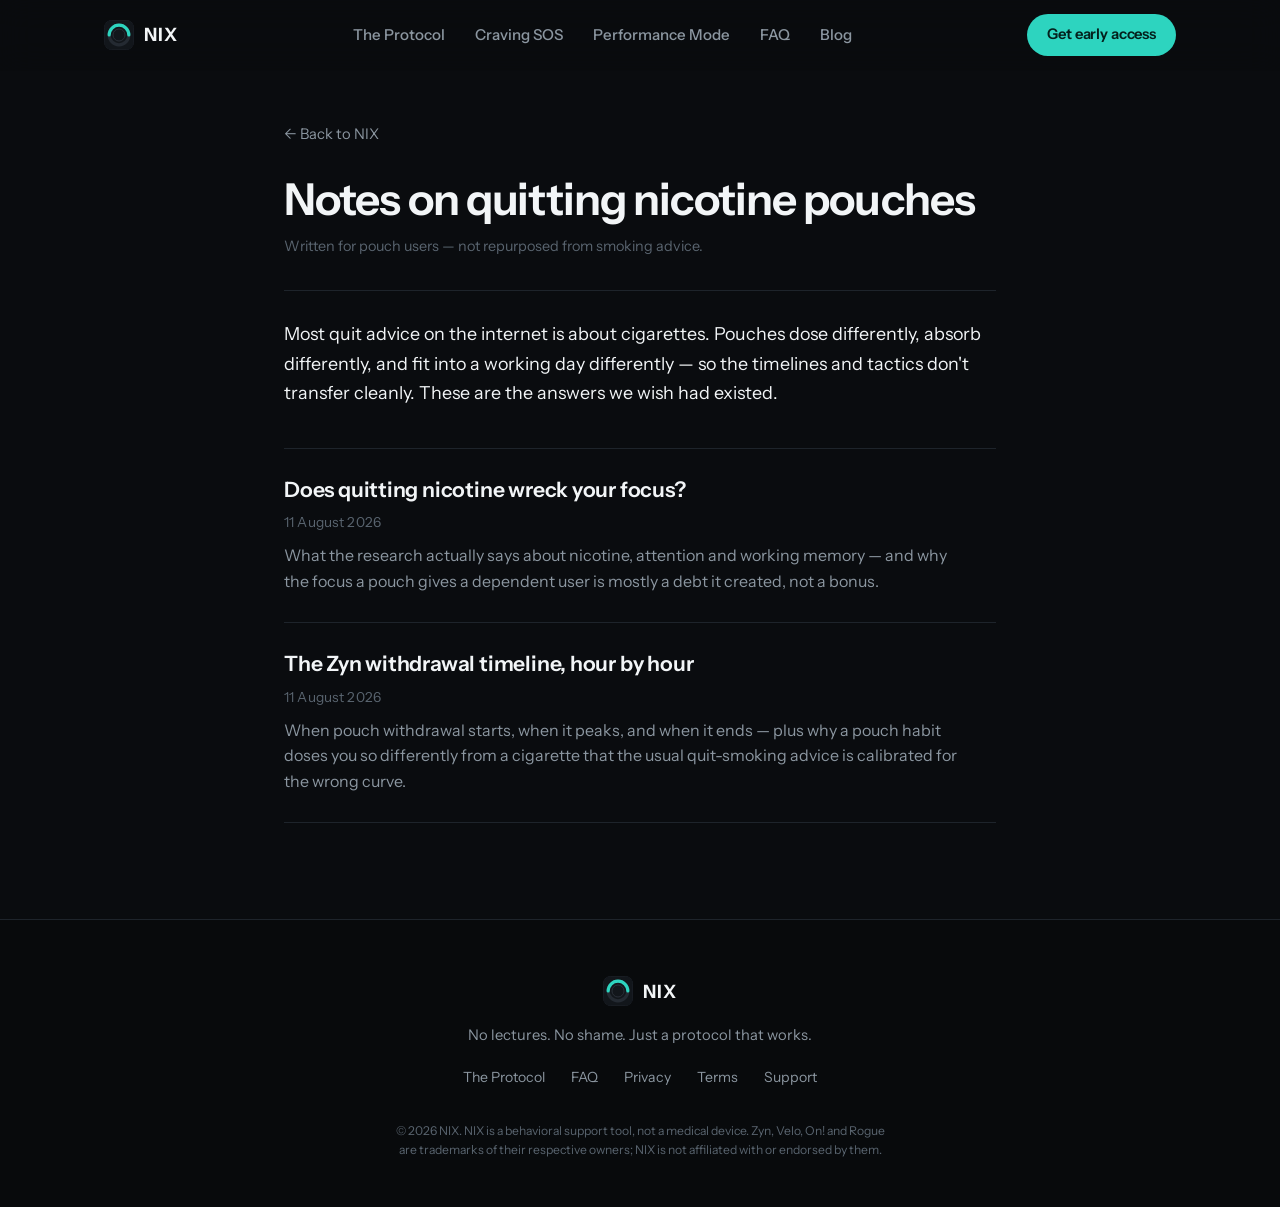
==== commit 5914223a: "Publish post 2: Does quitting nicotine wreck your focus? Adds the second blog post from the roadmap " ====
--- a/blog/index.html
+++ b/blog/index.html
@@ -18,7 +18,13 @@
   <meta property="og:title" content="Notes on quitting nicotine pouches — NIX" />
   <meta property="og:description" content="Straight answers about quitting nicotine pouches. No lectures. No shame." />
   <meta property="og:type" content="website" />
+  <!-- Reuses the brand card; a listing page has no single subject of its own. -->
+  <meta property="og:image" content="https://nixthepouch.com/assets/og-home.png" />
+  <meta property="og:image:width" content="1200" />
+  <meta property="og:image:height" content="630" />
+  <meta property="og:image:alt" content="NIX — Quit Zyn. Keep your edge. A precision quit app for nicotine pouches." />
   <meta name="twitter:card" content="summary_large_image" />
+  <meta name="twitter:image" content="https://nixthepouch.com/assets/og-home.png" />
   <script type="application/ld+json">
   {
     "@context": "https://schema.org",
@@ -74,20 +80,20 @@
       </div>
 
       <!-- POSTS:START
-           Replace EVERYTHING between these two markers. With one or more posts, the
-           whole region becomes a single list, newest first:
+           Add each new post as another <li class="post-item"> at the TOP of this list —
+           newest first. Follow the existing entry exactly: linked <h2>, a .post-meta
+           date, and a .post-excerpt of one or two sentences saying what the reader gets.
 
-             <ul class="post-list">
-               <li class="post-item">
-                 <h2><a href="the-slug.html">Post title</a></h2>
-                 <p class="post-meta">14 August 2026</p>
-                 <p class="post-excerpt">One or two sentences. What the reader gets.</p>
-               </li>
-             </ul>
-
-           The .blog-empty block below is the zero-post state and is discarded as soon as
-           the first post lands. Do not leave both in place. -->
+           The zero-post empty state (.blog-empty, styled in blog.css) was removed when
+           the first post landed. Restore it only if this list is ever emptied. -->
       <ul class="post-list">
+        <li class="post-item">
+          <h2><a href="nicotine-and-focus.html">Does quitting nicotine wreck your focus?</a></h2>
+          <p class="post-meta">11 August 2026</p>
+          <p class="post-excerpt">What the research actually says about nicotine,
+          attention and working memory — and why the focus a pouch gives a dependent
+          user is mostly a debt it created, not a bonus.</p>
+        </li>
         <li class="post-item">
           <h2><a href="zyn-withdrawal-timeline.html">The Zyn withdrawal timeline, hour by hour</a></h2>
           <p class="post-meta">11 August 2026</p>
--- a/blog.css
+++ b/blog.css
@@ -97,6 +97,27 @@
   margin: 8px 0;
 }
 
+/* legal.css styles every <a> inside .legal-body as a mint inline link, and at
+   specificity 0-1-1 it beats .btn-primary's 0-1-0 colour — which rendered the CTA as
+   mint text on a mint pill, i.e. invisible. Restore button appearance for real buttons
+   inside prose. */
+.legal-body a.btn {
+  border-bottom: none;
+}
+
+.legal-body a.btn-primary { color: #04211d; }
+.legal-body a.btn-ghost   { color: var(--text); }
+
+/* Hero image at the top of a post. */
+.post-hero {
+  display: block;
+  width: 100%;
+  height: auto;
+  border: 1px solid var(--line);
+  border-radius: var(--radius);
+  margin: 32px 0 8px;
+}
+
 /* Closing call-to-action at the foot of a post. */
 .post-cta {
   margin-top: 48px;
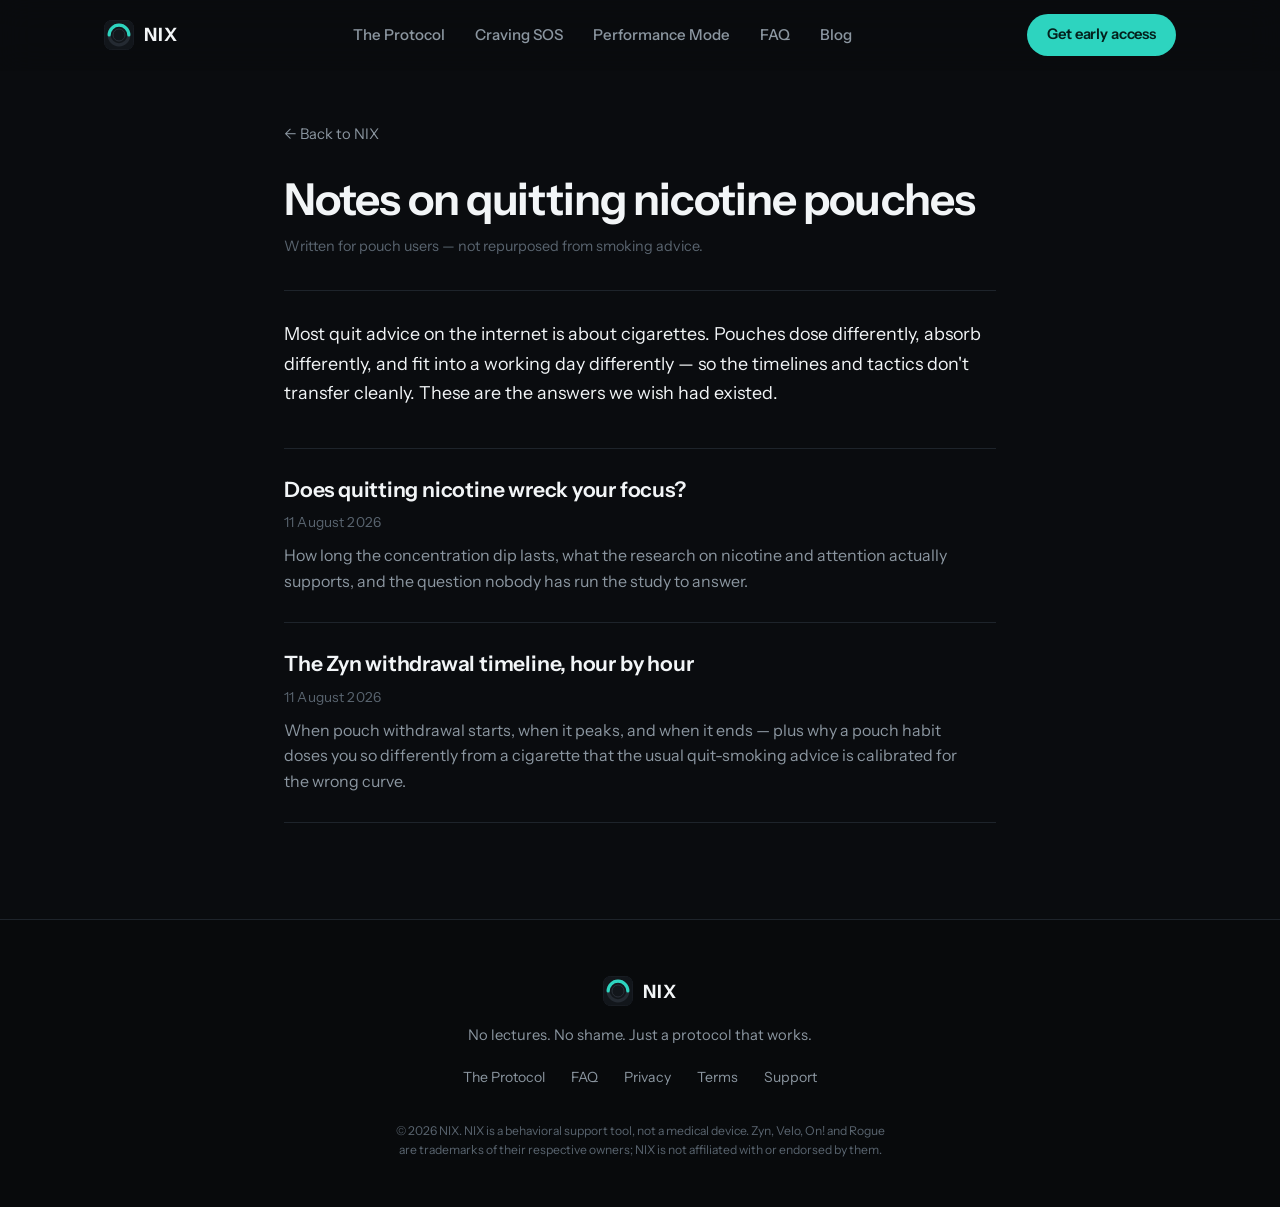
==== commit 1127e74d: "Rebuild the focus post on sources that studied quitters Source-fidelity review round 1 returned BLOC" ====
--- a/blog/index.html
+++ b/blog/index.html
@@ -90,9 +90,9 @@
         <li class="post-item">
           <h2><a href="nicotine-and-focus.html">Does quitting nicotine wreck your focus?</a></h2>
           <p class="post-meta">11 August 2026</p>
-          <p class="post-excerpt">What the research actually says about nicotine,
-          attention and working memory — and why the focus a pouch gives a dependent
-          user is mostly a debt it created, not a bonus.</p>
+          <p class="post-excerpt">How long the concentration dip lasts, what the research
+          on nicotine and attention actually supports, and the question nobody has run the
+          study to answer.</p>
         </li>
         <li class="post-item">
           <h2><a href="zyn-withdrawal-timeline.html">The Zyn withdrawal timeline, hour by hour</a></h2>
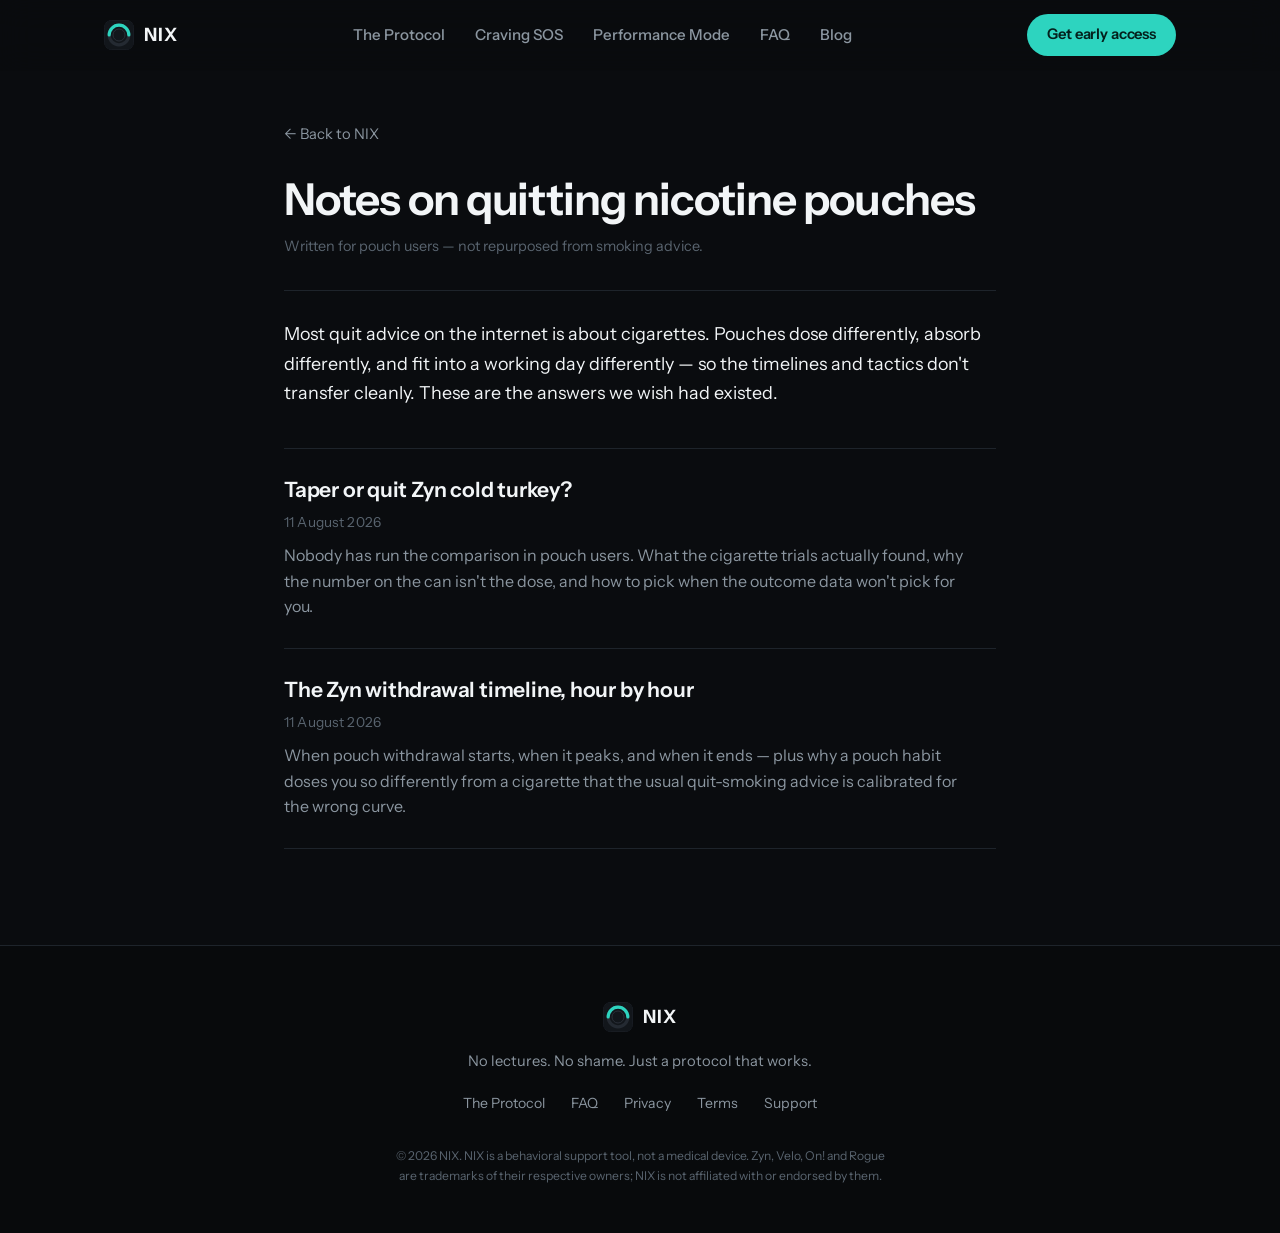
==== commit 2cc8de38: "Add blog post: taper vs cold turkey for nicotine pouches Roadmap item #3 (primary keyword: quit zyn " ====
--- a/blog/index.html
+++ b/blog/index.html
@@ -88,11 +88,11 @@
            the first post landed. Restore it only if this list is ever emptied. -->
       <ul class="post-list">
         <li class="post-item">
-          <h2><a href="nicotine-and-focus.html">Does quitting nicotine wreck your focus?</a></h2>
+          <h2><a href="taper-vs-cold-turkey.html">Taper or quit Zyn cold turkey?</a></h2>
           <p class="post-meta">11 August 2026</p>
-          <p class="post-excerpt">How long the concentration dip lasts, what the research
-          on nicotine and attention actually supports, and the question nobody has run the
-          study to answer.</p>
+          <p class="post-excerpt">Nobody has run the comparison in pouch users. What the
+          cigarette trials actually found, why the number on the can isn't the dose, and
+          how to pick when the outcome data won't pick for you.</p>
         </li>
         <li class="post-item">
           <h2><a href="zyn-withdrawal-timeline.html">The Zyn withdrawal timeline, hour by hour</a></h2>
